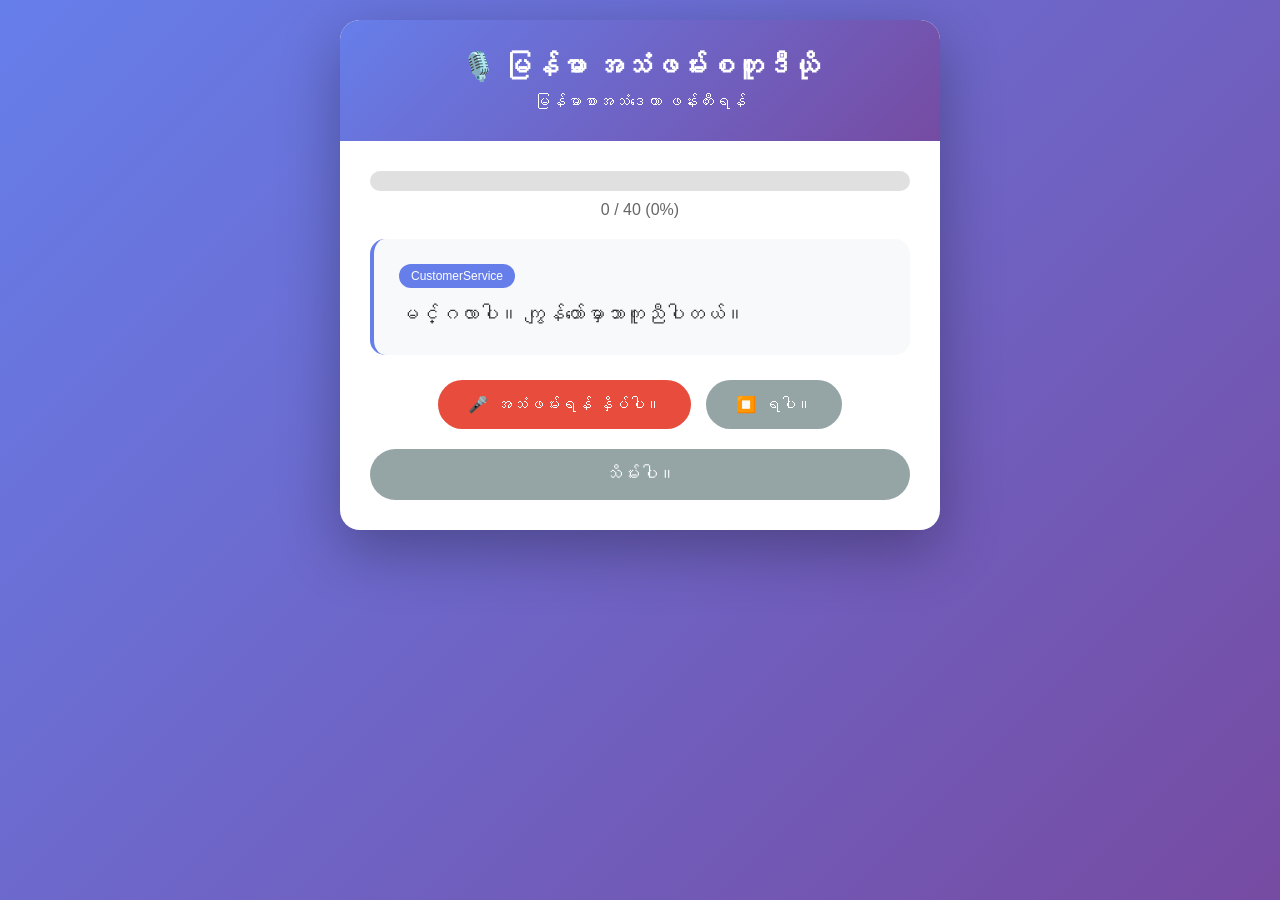
==== index.html @ a3e5c4a5 "Add static HTML version for Vercel deployment" ====
<!DOCTYPE html>
<html lang="my">
<head>
    <meta charset="UTF-8">
    <meta name="viewport" content="width=device-width, initial-scale=1.0">
    <title>မြန်မာ အသံဖမ်းစတူဒီယို</title>
    <style>
        * {
            margin: 0;
            padding: 0;
            box-sizing: border-box;
        }
        body {
            font-family: 'Noto Sans Myanmar', 'Myanmar Text', sans-serif;
            background: linear-gradient(135deg, #667eea 0%, #764ba2 100%);
            min-height: 100vh;
            padding: 20px;
        }
        .container {
            max-width: 600px;
            margin: 0 auto;
            background: white;
            border-radius: 20px;
            box-shadow: 0 20px 60px rgba(0,0,0,0.3);
            overflow: hidden;
        }
        header {
            background: linear-gradient(135deg, #667eea 0%, #764ba2 100%);
            color: white;
            padding: 30px;
            text-align: center;
        }
        header h1 {
            font-size: 28px;
            margin-bottom: 10px;
        }
        main {
            padding: 30px;
        }
        .progress-bar {
            background: #e0e0e0;
            border-radius: 10px;
            height: 20px;
            overflow: hidden;
            margin-bottom: 10px;
        }
        .progress {
            background: linear-gradient(135deg, #667eea 0%, #764ba2 100%);
            height: 100%;
            transition: width 0.3s ease;
        }
        .progress-text {
            text-align: center;
            color: #666;
            margin-bottom: 20px;
        }
        .prompt-box {
            background: #f8f9fa;
            border-radius: 15px;
            padding: 25px;
            margin-bottom: 25px;
            border-left: 4px solid #667eea;
        }
        .prompt-group {
            display: inline-block;
            background: #667eea;
            color: white;
            padding: 5px 12px;
            border-radius: 20px;
            font-size: 12px;
            margin-bottom: 10px;
        }
        .prompt-text {
            font-size: 20px;
            color: #333;
            line-height: 1.6;
        }
        .recorder {
            display: flex;
            gap: 15px;
            justify-content: center;
            margin-bottom: 20px;
        }
        .record-btn, .stop-btn {
            padding: 15px 30px;
            border: none;
            border-radius: 50px;
            font-size: 16px;
            cursor: pointer;
            transition: all 0.3s ease;
            display: flex;
            align-items: center;
            gap: 8px;
        }
        .record-btn {
            background: #e74c3c;
            color: white;
        }
        .record-btn:hover {
            background: #c0392b;
            transform: scale(1.05);
        }
        .record-btn:disabled {
            background: #95a5a6;
            cursor: not-allowed;
        }
        .stop-btn {
            background: #34495e;
            color: white;
        }
        .stop-btn:hover {
            background: #2c3e50;
        }
        .stop-btn:disabled {
            background: #95a5a6;
            cursor: not-allowed;
        }
        .audio-preview {
            text-align: center;
            margin: 20px 0;
        }
        .audio-preview audio {
            width: 100%;
        }
        .submit-btn {
            display: block;
            width: 100%;
            padding: 15px;
            background: linear-gradient(135deg, #667eea 0%, #764ba2 100%);
            color: white;
            border: none;
            border-radius: 50px;
            font-size: 18px;
            cursor: pointer;
            transition: all 0.3s ease;
        }
        .submit-btn:hover {
            transform: scale(1.02);
        }
        .submit-btn:disabled {
            background: #95a5a6;
            cursor: not-allowed;
        }
        .download-link {
            display: block;
            text-align: center;
            margin-top: 20px;
            color: #667eea;
            text-decoration: none;
        }
        .status {
            text-align: center;
            padding: 10px;
            border-radius: 10px;
            margin-bottom: 20px;
        }
        .status.recording {
            background: #fee;
            color: #c00;
        }
        .status.saved {
            background: #efe;
            color: #060;
        }
        .status.hidden {
            display: none;
        }
    </style>
</head>
<body>
    <div class="container">
        <header>
            <h1>🎙️ မြန်မာ အသံဖမ်းစတူဒီယို</h1>
            <p>မြန်မာစာအသံဒေတာ ဖန်းတီးရန်</p>
        </header>
        <main>
            <div class="progress-bar">
                <div class="progress" id="progress"></div>
            </div>
            <p class="progress-text" id="progressText">0 / 0 (0%)</p>

            <div class="status hidden" id="status"></div>

            <div class="prompt-box">
                <span class="prompt-group" id="promptGroup">Loading...</span>
                <p class="prompt-text" id="promptText">စောင့်ပါတယ်...</p>
            </div>

            <div class="recorder">
                <button class="record-btn" id="recordBtn">
                    <span>🎤</span>
                    <span>အသံဖမ်းရန် နှိပ်ပါ။</span>
                </button>
                <button class="stop-btn" id="stopBtn" disabled>
                    <span>⏹️</span>
                    <span>ရပါ။</span>
                </button>
            </div>

            <div class="audio-preview" id="audioPreview" style="display: none;">
                <audio id="audioPlayer" controls></audio>
            </div>

            <button class="submit-btn" id="submitBtn" disabled>
                သိမ်းပါ။
            </button>

            <a href="#" class="download-link" id="downloadLink" style="display: none;">
                📥 သိမ်းထားသော အသံများ ဒေါင်းလုပ်လုပ်ပါ။
            </a>
        </main>
    </div>

    <script>
        // Prompts data
        const prompts = [
            { id: "4000000001", group: "CustomerService", text: "မင်္ဂလာပါ။ ကျွန်တော်မှာဘာကူညီပါတယ်။" },
            { id: "4000000002", group: "CustomerService", text: "နေ့စဉ်အတွက် အမှားများကို ပြင်ပါ။" },
            { id: "4000000003", group: "CustomerService", text: "ဒီပြဿနာကို ဘယ်လိုဖြေရှင်းမလဲ။" },
            { id: "4000000004", group: "CustomerService", text: "စျေးနှုန်းအချက်အလက်များ သိလိုပါတယ်။" },
            { id: "4000000005", group: "CustomerService", text: "အချိန်အပါ် ကူညီပါတယ်။" },
            { id: "4000000006", group: "CustomerService", text: "နမူနာပါးသောက်ပါ။" },
            { id: "4000000007", group: "CustomerService", text: "အမှာစာ ပါးစုပါ။" },
            { id: "4000000008", group: "CustomerService", text: "ပစ္စည်းပါးသောက်ပါ။" },
            { id: "4000000009", group: "CustomerService", text: "ငွေပေးချေပါ။" },
            { id: "4000000010", group: "CustomerService", text: "နောက်လာမယ်မှတ်ပါ။" },
            { id: "3000000001", group: "Chat", text: "မင်္ဂလာပါ။" },
            { id: "3000000002", group: "Chat", text: "နေကောင်းပါတယ်။" },
            { id: "3000000003", group: "Chat", text: "ဘာလုပ်နေလဲ။" },
            { id: "3000000004", group: "Chat", text: "အလုပ်အားလုံးပါတယ်။" },
            { id: "3000000005", group: "Chat", text: "အပါးရပါတယ်။" },
            { id: "3000000006", group: "Chat", text: "တော်ပါတယ်။" },
            { id: "3000000007", group: "Chat", text: "ကိုယ်ပါးသောက်ပါ။" },
            { id: "3000000008", group: "Chat", text: "မှတ်ပါ။" },
            { id: "3000000009", group: "Chat", text: "တော်ပါတယ်။" },
            { id: "3000000010", group: "Chat", text: "ဆက်လုပ်ပါ။" },
            { id: "0000000001", group: "General", text: "မင်္ဂလာပါ။" },
            { id: "0000000002", group: "General", text: "နေကောင်းပါတယ်။" },
            { id: "0000000003", group: "General", text: "ကျေးဇူးပါတယ်။" },
            { id: "0000000004", group: "General", text: "ဝမ်းသာပါတယ်။" },
            { id: "0000000005", group: "General", text: "တောင်းပါတယ်။" },
            { id: "0000000006", group: "General", text: "နားလည်ပါတယ်။" },
            { id: "0000000007", group: "General", text: "အဆင်ပါတယ်။" },
            { id: "0000000008", group: "General", text: "မှားပါတယ်။" },
            { id: "0000000009", group: "General", text: "မသိပါတယ်။" },
            { id: "0000000010", group: "General", text: "ပါးစုပါ။" },
            { id: "0000000011", group: "General", text: "ပါးသောက်ပါ။" },
            { id: "0000000012", group: "General", text: "ဆက်ပါ။" },
            { id: "0000000013", group: "General", text: "ရပါတယ်။" },
            { id: "0000000014", group: "General", text: "မရှိပါတယ်။" },
            { id: "0000000015", group: "General", text: "ရှိပါတယ်။" },
            { id: "0000000016", group: "General", text: "သွားပါ။" },
            { id: "0000000017", group: "General", text: "လာပါ။" },
            { id: "0000000018", group: "General", text: "ကြည့်ပါ။" },
            { id: "0000000019", group: "General", text: "ကြိုက်ပါတယ်။" },
            { id: "0000000020", group: "General", text: "မကြိုက်ပါတယ်။" }
        ];

        // State
        let currentIndex = 0;
        let mediaRecorder = null;
        let audioChunks = [];
        let currentAudioBlob = null;
        let recordedAudios = JSON.parse(localStorage.getItem('recordedAudios') || '{}');

        // DOM elements
        const recordBtn = document.getElementById('recordBtn');
        const stopBtn = document.getElementById('stopBtn');
        const submitBtn = document.getElementById('submitBtn');
        const audioPreview = document.getElementById('audioPreview');
        const audioPlayer = document.getElementById('audioPlayer');
        const progress = document.getElementById('progress');
        const progressText = document.getElementById('progressText');
        const promptGroup = document.getElementById('promptGroup');
        const promptText = document.getElementById('promptText');
        const status = document.getElementById('status');
        const downloadLink = document.getElementById('downloadLink');

        // Initialize
        function init() {
            updateUI();
            updateDownloadLink();
        }

        // Update UI
        function updateUI() {
            const total = prompts.length;
            const completed = Object.keys(recordedAudios).length;
            const percent = total > 0 ? (completed / total) * 100 : 0;

            progress.style.width = percent + '%';
            progressText.textContent = `${completed} / ${total} (${Math.round(percent)}%)`;

            // Find next incomplete prompt
            let nextPrompt = null;
            for (let i = 0; i < prompts.length; i++) {
                if (!recordedAudios[prompts[i].id]) {
                    currentIndex = i;
                    nextPrompt = prompts[i];
                    break;
                }
            }

            if (nextPrompt) {
                promptGroup.textContent = nextPrompt.group;
                promptText.textContent = nextPrompt.text;
            } else {
                promptGroup.textContent = "ပါးစုပါပါတယ်";
                promptText.textContent = "အသံဖမ်းပါးစုပါပါတယ်။";
                recordBtn.disabled = true;
            }

            updateDownloadLink();
        }

        // Update download link
        function updateDownloadLink() {
            const count = Object.keys(recordedAudios).length;
            if (count > 0) {
                downloadLink.style.display = 'block';
            } else {
                downloadLink.style.display = 'none';
            }
        }

        // Start recording
        async function startRecording() {
            try {
                const stream = await navigator.mediaDevices.getUserMedia({ audio: true });
                mediaRecorder = new MediaRecorder(stream);
                audioChunks = [];

                mediaRecorder.ondataavailable = (e) => {
                    audioChunks.push(e.data);
                };

                mediaRecorder.onstop = () => {
                    currentAudioBlob = new Blob(audioChunks, { type: 'audio/webm' });
                    const audioUrl = URL.createObjectURL(currentAudioBlob);
                    audioPlayer.src = audioUrl;
                    audioPreview.style.display = 'block';
                    submitBtn.disabled = false;

                    stream.getTracks().forEach(track => track.stop());
                };

                mediaRecorder.start();
                recordBtn.disabled = true;
                stopBtn.disabled = false;
                status.textContent = "🔴 အသံဖမ်းနေပါ။";
                status.className = "status recording";
            } catch (err) {
                alert("အသံဖမ်းလုပ်မရပါတယ်။ မိုက်ဖုန်း ပါးစုပါ။");
                console.error(err);
            }
        }

        // Stop recording
        function stopRecording() {
            if (mediaRecorder && mediaRecorder.state !== 'inactive') {
                mediaRecorder.stop();
                recordBtn.disabled = false;
                stopBtn.disabled = true;
                status.textContent = "✅ အသံဖမ်းပြီးပါတယ်။";
                status.className = "status saved";
            }
        }

        // Submit recording
        function submitRecording() {
            if (currentAudioBlob) {
                const prompt = prompts[currentIndex];
                const reader = new FileReader();
                reader.onload = () => {
                    recordedAudios[prompt.id] = {
                        audio: reader.result,
                        text: prompt.text,
                        group: prompt.group
                    };
                    localStorage.setItem('recordedAudios', JSON.stringify(recordedAudios));
                    currentAudioBlob = null;
                    audioPreview.style.display = 'none';
                    submitBtn.disabled = true;
                    status.className = "status hidden";
                    updateUI();
                    alert("သိမ်းပါပါတယ်။");
                };
                reader.readAsDataURL(currentAudioBlob);
            }
        }

        // Download all recordings
        function downloadAll() {
            const data = JSON.stringify(recordedAudios, null, 2);
            const blob = new Blob([data], { type: 'application/json' });
            const url = URL.createObjectURL(blob);
            const a = document.createElement('a');
            a.href = url;
            a.download = 'myanmar-audio-recordings.json';
            a.click();
        }

        // Event listeners
        recordBtn.addEventListener('click', startRecording);
        stopBtn.addEventListener('click', stopRecording);
        submitBtn.addEventListener('click', submitRecording);
        downloadLink.addEventListener('click', (e) => {
            e.preventDefault();
            downloadAll();
        });

        // Start
        init();
    </script>
</body>
</html>
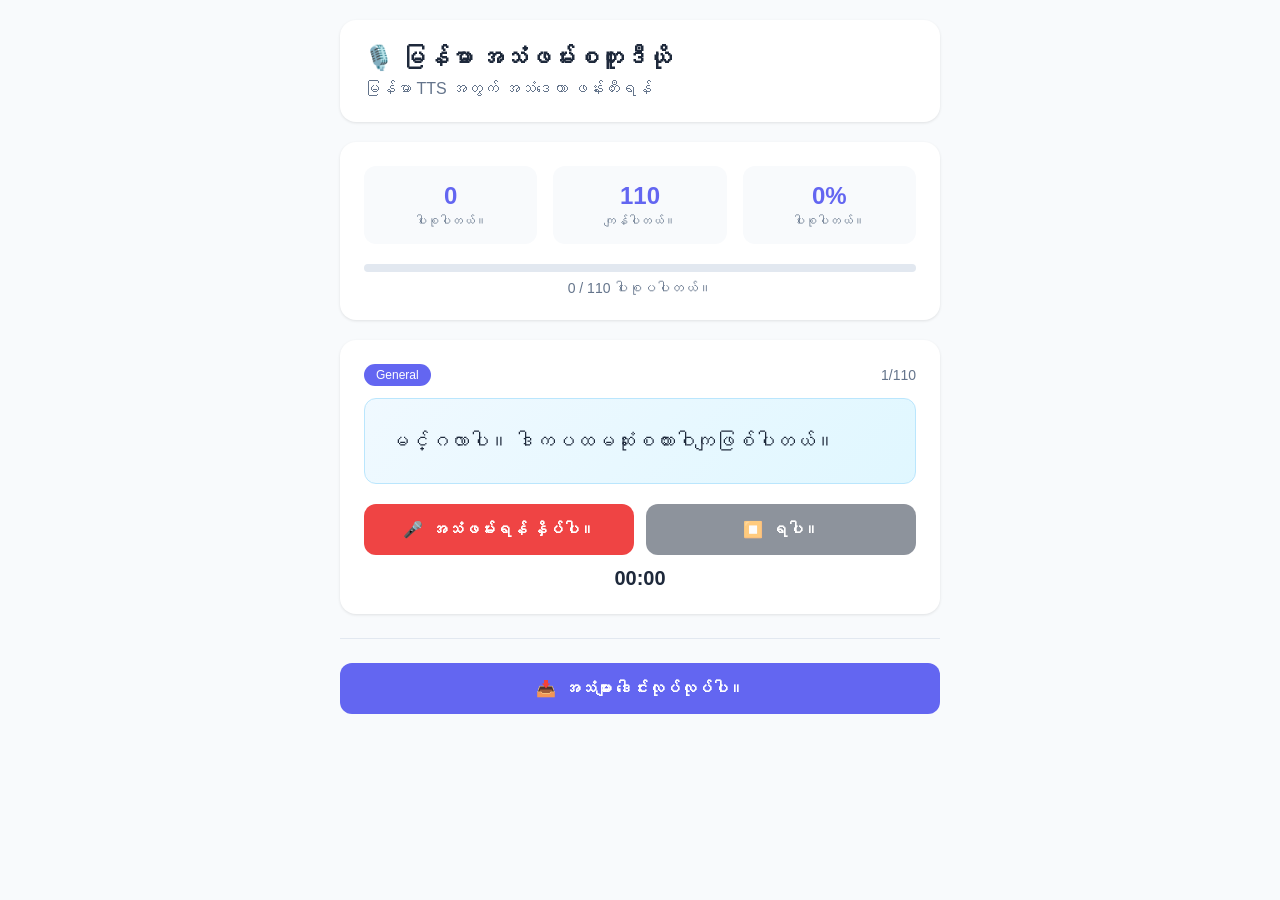
==== commit 294ce264: "Update UI with professional design and 110 prompts" ====
--- a/index.html
+++ b/index.html
@@ -3,167 +3,344 @@
 <head>
     <meta charset="UTF-8">
     <meta name="viewport" content="width=device-width, initial-scale=1.0">
-    <title>မြန်မာ အသံဖမ်းစတူဒီယို</title>
+    <title>မြန်မာ အသံဖမ်းစတူဒီယို | Myanmar Recording Studio</title>
     <style>
+        :root {
+            --primary: #6366f1;
+            --primary-dark: #4f46e5;
+            --success: #22c55e;
+            --danger: #ef4444;
+            --bg: #f8fafc;
+            --card-bg: #ffffff;
+            --text: #1e293b;
+            --text-light: #64748b;
+            --border: #e2e8f0;
+        }
+
         * {
             margin: 0;
             padding: 0;
             box-sizing: border-box;
         }
+
         body {
-            font-family: 'Noto Sans Myanmar', 'Myanmar Text', sans-serif;
-            background: linear-gradient(135deg, #667eea 0%, #764ba2 100%);
+            font-family: 'Myanmar Text', 'Noto Sans Myanmar', -apple-system, BlinkMacSystemFont, sans-serif;
+            background: var(--bg);
+            color: var(--text);
             min-height: 100vh;
             padding: 20px;
         }
+
         .container {
             max-width: 600px;
             margin: 0 auto;
-            background: white;
-            border-radius: 20px;
-            box-shadow: 0 20px 60px rgba(0,0,0,0.3);
+        }
+
+        header {
+            background: var(--card-bg);
+            border-radius: 16px;
+            padding: 24px;
+            margin-bottom: 20px;
+            box-shadow: 0 1px 3px rgba(0,0,0,0.1);
+        }
+
+        header h1 {
+            font-size: 1.5rem;
+            color: var(--text);
+            display: flex;
+            align-items: center;
+            gap: 10px;
+        }
+
+        header p {
+            color: var(--text-light);
+            margin-top: 8px;
+        }
+
+        .card {
+            background: var(--card-bg);
+            border-radius: 16px;
+            padding: 24px;
+            margin-bottom: 20px;
+            box-shadow: 0 1px 3px rgba(0,0,0,0.1);
+        }
+
+        .stats {
+            display: grid;
+            grid-template-columns: repeat(3, 1fr);
+            gap: 16px;
+            margin-bottom: 20px;
+        }
+
+        .stat-item {
+            text-align: center;
+            padding: 16px;
+            background: var(--bg);
+            border-radius: 12px;
+        }
+
+        .stat-value {
+            font-size: 1.5rem;
+            font-weight: 700;
+            color: var(--primary);
+        }
+
+        .stat-label {
+            font-size: 0.75rem;
+            color: var(--text-light);
+            margin-top: 4px;
+        }
+
+        .progress-bar {
+            background: var(--border);
+            border-radius: 8px;
+            height: 8px;
             overflow: hidden;
-        }
-        header {
-            background: linear-gradient(135deg, #667eea 0%, #764ba2 100%);
-            color: white;
-            padding: 30px;
-            text-align: center;
-        }
-        header h1 {
-            font-size: 28px;
-            margin-bottom: 10px;
-        }
-        main {
-            padding: 30px;
-        }
-        .progress-bar {
-            background: #e0e0e0;
-            border-radius: 10px;
-            height: 20px;
-            overflow: hidden;
-            margin-bottom: 10px;
-        }
+            margin-bottom: 8px;
+        }
+
         .progress {
-            background: linear-gradient(135deg, #667eea 0%, #764ba2 100%);
+            background: linear-gradient(90deg, var(--primary), var(--primary-dark));
             height: 100%;
             transition: width 0.3s ease;
-        }
+            border-radius: 8px;
+        }
+
         .progress-text {
             text-align: center;
-            color: #666;
+            color: var(--text-light);
+            font-size: 0.875rem;
+        }
+
+        .prompt-section {
             margin-bottom: 20px;
         }
-        .prompt-box {
-            background: #f8f9fa;
-            border-radius: 15px;
-            padding: 25px;
-            margin-bottom: 25px;
-            border-left: 4px solid #667eea;
-        }
+
+        .prompt-header {
+            display: flex;
+            justify-content: space-between;
+            align-items: center;
+            margin-bottom: 12px;
+        }
+
         .prompt-group {
             display: inline-block;
-            background: #667eea;
+            background: var(--primary);
             color: white;
-            padding: 5px 12px;
+            padding: 4px 12px;
             border-radius: 20px;
-            font-size: 12px;
-            margin-bottom: 10px;
-        }
+            font-size: 0.75rem;
+            font-weight: 500;
+        }
+
+        .prompt-number {
+            color: var(--text-light);
+            font-size: 0.875rem;
+        }
+
+        .prompt-box {
+            background: linear-gradient(135deg, #f0f9ff 0%, #e0f7ff 100%);
+            border: 1px solid #bae6fd;
+            border-radius: 12px;
+            padding: 24px;
+        }
+
         .prompt-text {
-            font-size: 20px;
-            color: #333;
-            line-height: 1.6;
-        }
+            font-size: 1.25rem;
+            line-height: 1.8;
+            color: var(--text);
+        }
+
         .recorder {
             display: flex;
-            gap: 15px;
-            justify-content: center;
-            margin-bottom: 20px;
-        }
-        .record-btn, .stop-btn {
-            padding: 15px 30px;
+            gap: 12px;
+            margin-top: 20px;
+        }
+
+        .btn {
+            flex: 1;
+            padding: 16px 24px;
             border: none;
-            border-radius: 50px;
-            font-size: 16px;
+            border-radius: 12px;
+            font-size: 1rem;
+            font-weight: 600;
             cursor: pointer;
-            transition: all 0.3s ease;
+            transition: all 0.2s ease;
             display: flex;
             align-items: center;
+            justify-content: center;
             gap: 8px;
-        }
-        .record-btn {
-            background: #e74c3c;
+            font-family: inherit;
+        }
+
+        .btn-record {
+            background: var(--danger);
             color: white;
         }
-        .record-btn:hover {
-            background: #c0392b;
-            transform: scale(1.05);
-        }
-        .record-btn:disabled {
-            background: #95a5a6;
+
+        .btn-record:hover:not(:disabled) {
+            background: #dc2626;
+            transform: scale(1.02);
+        }
+
+        .btn-record.recording {
+            animation: pulse 1s infinite;
+        }
+
+        @keyframes pulse {
+            0%, 100% { opacity: 1; }
+            50% { opacity: 0.7; }
+        }
+
+        .btn-stop {
+            background: var(--text);
+            color: white;
+        }
+
+        .btn-stop:hover:not(:disabled) {
+            background: #0f172a;
+        }
+
+        .btn:disabled {
+            opacity: 0.5;
             cursor: not-allowed;
         }
-        .stop-btn {
-            background: #34495e;
-            color: white;
-        }
-        .stop-btn:hover {
-            background: #2c3e50;
-        }
-        .stop-btn:disabled {
-            background: #95a5a6;
-            cursor: not-allowed;
-        }
+
         .audio-preview {
-            text-align: center;
-            margin: 20px 0;
-        }
+            margin-top: 16px;
+            padding: 16px;
+            background: var(--bg);
+            border-radius: 12px;
+            display: none;
+        }
+
+        .audio-preview.show {
+            display: block;
+        }
+
         .audio-preview audio {
             width: 100%;
-        }
-        .submit-btn {
+            margin-bottom: 12px;
+        }
+
+        .audio-actions {
+            display: flex;
+            gap: 12px;
+        }
+
+        .btn-save {
+            flex: 1;
+            background: var(--success);
+            color: white;
+        }
+
+        .btn-save:hover:not(:disabled) {
+            background: #16a34a;
+        }
+
+        .btn-discard {
+            background: var(--bg);
+            color: var(--text);
+            border: 1px solid var(--border);
+        }
+
+        .btn-discard:hover {
+            background: var(--border);
+        }
+
+        .status {
+            padding: 12px;
+            border-radius: 8px;
+            text-align: center;
+            margin-top: 16px;
+            display: none;
+        }
+
+        .status.show {
             display: block;
+        }
+
+        .status.recording {
+            background: #fef2f2;
+            color: var(--danger);
+        }
+
+        .status.saved {
+            background: #f0fdf4;
+            color: var(--success);
+        }
+
+        .error {
+            background: #fef2f2;
+            color: var(--danger);
+            padding: 12px;
+            border-radius: 8px;
+            margin-top: 16px;
+            display: none;
+        }
+
+        .error.show {
+            display: block;
+        }
+
+        .download-section {
+            margin-top: 24px;
+            padding-top: 24px;
+            border-top: 1px solid var(--border);
+        }
+
+        .btn-download {
             width: 100%;
-            padding: 15px;
-            background: linear-gradient(135deg, #667eea 0%, #764ba2 100%);
+            background: var(--primary);
             color: white;
+            padding: 16px;
             border: none;
-            border-radius: 50px;
-            font-size: 18px;
+            border-radius: 12px;
+            font-size: 1rem;
+            font-weight: 600;
             cursor: pointer;
-            transition: all 0.3s ease;
-        }
-        .submit-btn:hover {
-            transform: scale(1.02);
-        }
-        .submit-btn:disabled {
-            background: #95a5a6;
+            display: flex;
+            align-items: center;
+            justify-content: center;
+            gap: 8px;
+            font-family: inherit;
+        }
+
+        .btn-download:hover {
+            background: var(--primary-dark);
+        }
+
+        .btn-download:disabled {
+            opacity: 0.5;
             cursor: not-allowed;
         }
-        .download-link {
-            display: block;
+
+        .timer {
             text-align: center;
-            margin-top: 20px;
-            color: #667eea;
-            text-decoration: none;
-        }
-        .status {
+            font-size: 1.25rem;
+            font-weight: 600;
+            color: var(--text);
+            margin-top: 12px;
+        }
+
+        .empty-state {
             text-align: center;
-            padding: 10px;
-            border-radius: 10px;
-            margin-bottom: 20px;
-        }
-        .status.recording {
-            background: #fee;
-            color: #c00;
-        }
-        .status.saved {
-            background: #efe;
-            color: #060;
-        }
-        .status.hidden {
-            display: none;
+            padding: 48px 24px;
+        }
+
+        .empty-state h2 {
+            color: var(--success);
+            margin-bottom: 12px;
+        }
+
+        .empty-state p {
+            color: var(--text-light);
+        }
+
+        @media (max-width: 480px) {
+            body { padding: 12px; }
+            .card { padding: 16px; }
+            .prompt-text { font-size: 1.125rem; }
         }
     </style>
 </head>
@@ -171,49 +348,429 @@
     <div class="container">
         <header>
             <h1>🎙️ မြန်မာ အသံဖမ်းစတူဒီယို</h1>
-            <p>မြန်မာစာအသံဒေတာ ဖန်းတီးရန်</p>
+            <p>မြန်မာ TTS အတွက် အသံဒေတာ ဖန်းတီးရန်</p>
         </header>
-        <main>
+
+        <div class="card" id="progressCard">
+            <div class="stats">
+                <div class="stat-item">
+                    <div class="stat-value" id="totalComplete">0</div>
+                    <div class="stat-label">ပါးစုပါတယ်။</div>
+                </div>
+                <div class="stat-item">
+                    <div class="stat-value" id="totalRemaining">0</div>
+                    <div class="stat-label">ကျန်ပါတယ်။</div>
+                </div>
+                <div class="stat-item">
+                    <div class="stat-value" id="totalPercent">0%</div>
+                    <div class="stat-label">ပါးစုပါတယ်။</div>
+                </div>
+            </div>
             <div class="progress-bar">
                 <div class="progress" id="progress"></div>
             </div>
-            <p class="progress-text" id="progressText">0 / 0 (0%)</p>
-
-            <div class="status hidden" id="status"></div>
-
-            <div class="prompt-box">
-                <span class="prompt-group" id="promptGroup">Loading...</span>
-                <p class="prompt-text" id="promptText">စောင့်ပါတယ်...</p>
+            <p class="progress-text" id="progressText">0 / 0 ပါးစုပပါတယ်။</p>
+        </div>
+
+        <div class="card" id="recordingCard">
+            <div class="prompt-section">
+                <div class="prompt-header">
+                    <span class="prompt-group" id="promptGroup">General</span>
+                    <span class="prompt-number" id="promptNumber">1/50</span>
+                </div>
+                <div class="prompt-box">
+                    <p class="prompt-text" id="promptText">မင်္ဂလာပါ။</p>
+                </div>
             </div>
 
             <div class="recorder">
-                <button class="record-btn" id="recordBtn">
+                <button class="btn btn-record" id="recordBtn">
                     <span>🎤</span>
                     <span>အသံဖမ်းရန် နှိပ်ပါ။</span>
                 </button>
-                <button class="stop-btn" id="stopBtn" disabled>
+                <button class="btn btn-stop" id="stopBtn" disabled>
                     <span>⏹️</span>
                     <span>ရပါ။</span>
                 </button>
             </div>
 
-            <div class="audio-preview" id="audioPreview" style="display: none;">
+            <div class="timer" id="timer">00:00</div>
+
+            <div class="status" id="status"></div>
+            <div class="error" id="error"></div>
+
+            <div class="audio-preview" id="audioPreview">
                 <audio id="audioPlayer" controls></audio>
+                <div class="audio-actions">
+                    <button class="btn btn-save" id="saveBtn">
+                        <span>💾</span>
+                        <span>သိမ်းပါ။</span>
+                    </button>
+                    <button class="btn btn-discard" id="discardBtn">
+                        <span>🗑️</span>
+                        <span>ဖျက်ပါ။</span>
+                    </button>
+                </div>
             </div>
-
-            <button class="submit-btn" id="submitBtn" disabled>
-                သိမ်းပါ။
+        </div>
+
+        <div class="card" id="emptyCard" style="display: none;">
+            <div class="empty-state">
+                <h2>🏆 ပါးစုပါပါတယ်။</h2>
+                <p>အသံဖမ်းပါးစုပါပါတယ်။ သင့်ရဲ့ အသံဒေတာ များအတွက် ကျေးဇူးပါတယ်။</p>
+            </div>
+        </div>
+
+        <div class="download-section">
+            <button class="btn-download" id="downloadBtn">
+                <span>📥</span>
+                <span>အသံများ ဒေါင်းလုပ်လုပ်ပါ။</span>
             </button>
-
-            <a href="#" class="download-link" id="downloadLink" style="display: none;">
-                📥 သိမ်းထားသော အသံများ ဒေါင်းလုပ်လုပ်ပါ။
-            </a>
-        </main>
+        </div>
     </div>
 
     <script>
-        // Prompts data
-        const prompts = [
+        // Prompts data - loaded from server
+        const prompts = [];
+
+        // State
+        let currentIndex = 0;
+        let mediaRecorder = null;
+        let audioChunks = [];
+        let currentAudioBlob = null;
+        let timerInterval = null;
+        let recordingSeconds = 0;
+        let totalPrompts = 0;
+
+        // Load recorded prompts from localStorage
+        let recordedPrompts = JSON.parse(localStorage.getItem('mm_recorded_prompts') || '{}');
+
+        // Current prompt data
+        let currentPrompt = null;
+
+        // DOM Elements
+        const totalComplete = document.getElementById('totalComplete');
+        const totalRemaining = document.getElementById('totalRemaining');
+        const totalPercent = document.getElementById('totalPercent');
+        const progress = document.getElementById('progress');
+        const progressText = document.getElementById('progressText');
+        const promptGroup = document.getElementById('promptGroup');
+        const promptNumber = document.getElementById('promptNumber');
+        const promptText = document.getElementById('promptText');
+        const recordBtn = document.getElementById('recordBtn');
+        const stopBtn = document.getElementById('stopBtn');
+        const timer = document.getElementById('timer');
+        const status = document.getElementById('status');
+        const error = document.getElementById('error');
+        const audioPreview = document.getElementById('audioPreview');
+        const audioPlayer = document.getElementById('audioPlayer');
+        const saveBtn = document.getElementById('saveBtn');
+        const discardBtn = document.getElementById('discardBtn');
+        const downloadBtn = document.getElementById('downloadBtn');
+        const recordingCard = document.getElementById('recordingCard');
+        const emptyCard = document.getElementById('emptyCard');
+
+        // Initialize - fetch prompts from server
+        async function init() {
+            try {
+                const response = await fetch('prompts.json');
+                if (!response.ok) throw new Error('Failed to load prompts');
+                const data = await response.json();
+                totalPrompts = data.prompts.length;
+                updateProgress();
+                loadNextPrompt(data.prompts);
+            } catch (err) {
+                console.error('Failed to load prompts:', err);
+                // Fallback - load embedded prompts
+                loadEmbeddedPrompts();
+            }
+        }
+
+        // Load embedded prompts
+        function loadEmbeddedPrompts() {
+            // These are loaded from the embedded data below
+            updateProgress();
+            // Start with first embedded prompt
+            currentPrompt = embeddedPrompts[0];
+            displayPrompt(currentPrompt);
+        }
+
+        // Update progress
+        function updateProgress() {
+            const completed = Object.keys(recordedPrompts).length;
+            const remaining = totalPrompts - completed;
+            const percent = totalPrompts > 0 ? Math.round((completed / totalPrompts) * 100) : 0;
+
+            totalComplete.textContent = completed;
+            totalRemaining.textContent = remaining;
+            totalPercent.textContent = percent + '%';
+            progress.style.width = percent + '%';
+            progressText.textContent = `${completed} / ${totalPrompts} ပါးစုပပါတယ်။`;
+        }
+
+        // Display prompt
+        function displayPrompt(prompt) {
+            if (!prompt) {
+                recordingCard.style.display = 'none';
+                emptyCard.style.display = 'block';
+                return;
+            }
+
+            promptGroup.textContent = prompt.group;
+            promptNumber.textContent = `${currentIndex + 1}/${totalPrompts}`;
+            promptText.textContent = prompt.text;
+            currentPrompt = prompt;
+        }
+
+        // Load next prompt
+        function loadNextPrompt(allPrompts) {
+            // Find next incomplete prompt
+            let found = false;
+            for (let i = 0; i < allPrompts.length; i++) {
+                if (!recordedPrompts[allPrompts[i].id]) {
+                    currentIndex = i;
+                    currentPrompt = allPrompts[i];
+                    found = true;
+                    break;
+                }
+            }
+
+            if (!found) {
+                recordingCard.style.display = 'none';
+                emptyCard.style.display = 'block';
+                return;
+            }
+
+            displayPrompt(allPrompts[currentIndex]);
+        }
+
+        // Start recording
+        async function startRecording() {
+            if (!currentPrompt) {
+                showError('ပါးစုပါးစုပပါ။');
+                return;
+            }
+
+            try {
+                const stream = await navigator.mediaDevices.getUserMedia({ 
+                    audio: {
+                        echoCancellation: true,
+                        noiseSuppression: true,
+                        autoGainControl: true
+                    } 
+                });
+
+                mediaRecorder = new MediaRecorder(stream, {
+                    mimeType: 'audio/webm;codecs=opus'
+                });
+                audioChunks = [];
+
+                mediaRecorder.ondataavailable = (e) => {
+                    if (e.data.size > 0) {
+                        audioChunks.push(e.data);
+                    }
+                };
+
+                mediaRecorder.onstop = () => {
+                    currentAudioBlob = new Blob(audioChunks, { type: 'audio/webm' });
+                    const audioUrl = URL.createObjectURL(currentAudioBlob);
+                    audioPlayer.src = audioUrl;
+                    audioPreview.classList.add('show');
+                    saveBtn.disabled = false;
+
+                    stream.getTracks().forEach(track => track.stop());
+
+                    // Reset timer
+                    clearInterval(timerInterval);
+                    recordingSeconds = 0;
+                    timer.textContent = '00:00';
+                };
+
+                mediaRecorder.start(100);
+                recordBtn.disabled = true;
+                recordBtn.classList.add('recording');
+                stopBtn.disabled = false;
+
+                status.textContent = '🔴 အသံဖမ်းနေပါ။';
+                status.className = 'status show recording';
+
+                // Start timer
+                timerInterval = setInterval(() => {
+                    recordingSeconds++;
+                    const minutes = Math.floor(recordingSeconds / 60);
+                    const seconds = recordingSeconds % 60;
+                    timer.textContent = `${String(minutes).padStart(2, '0')}:${String(seconds).padStart(2, '0')}`;
+                }, 1000);
+
+            } catch (err) {
+                showError('အသံဖမ်းလုပ်မရပါတယ်။ မိုက်ဖုန်း ပါးစုပါ။');
+                console.error(err);
+            }
+        }
+
+        // Stop recording
+        function stopRecording() {
+            if (mediaRecorder && mediaRecorder.state !== 'inactive') {
+                mediaRecorder.stop();
+                recordBtn.disabled = false;
+                recordBtn.classList.remove('recording');
+                stopBtn.disabled = true;
+                status.textContent = '✅ အသံဖမ်းပြီးပါတယ်။';
+                status.className = 'status show saved';
+            }
+        }
+
+        // Save recording
+        function saveRecording() {
+            if (!currentAudioBlob || !currentPrompt) return;
+
+            const reader = new FileReader();
+            reader.onload = () => {
+                recordedPrompts[currentPrompt.id] = {
+                    audio: reader.result,
+                    text: currentPrompt.text,
+                    group: currentPrompt.group,
+                    id: currentPrompt.id,
+                    timestamp: Date.now()
+                };
+                localStorage.setItem('mm_recorded_prompts', JSON.stringify(recordedPrompts));
+
+                currentAudioBlob = null;
+                audioPreview.classList.remove('show');
+                status.className = 'status';
+                
+                updateProgress();
+                
+                // Load next prompt from embedded list or reload
+                location.reload();
+            };
+
+            reader.onerror = () => {
+                showError('သိမ်းလုပ်မရပါတယ်။');
+            };
+
+            reader.readAsDataURL(currentAudioBlob);
+        }
+
+        // Discard recording
+        function discardRecording() {
+            currentAudioBlob = null;
+            audioPreview.classList.remove('show');
+            status.className = 'status';
+        }
+
+        // Show error
+        function showError(message) {
+            error.textContent = message;
+            error.className = 'error show';
+            setTimeout(() => {
+                error.className = 'error';
+            }, 5000);
+        }
+
+        // Download all recordings
+        function downloadRecordings() {
+            const count = Object.keys(recordedPrompts).length;
+            if (count === 0) {
+                showError('သိမ်းထားသော အသံမရှိပါတယ်။');
+                return;
+            }
+
+            const data = JSON.stringify(recordedPrompts, null, 2);
+            const blob = new Blob([data], { type: 'application/json' });
+            const url = URL.createObjectURL(blob);
+            const a = document.createElement('a');
+            a.href = url;
+            a.download = 'myanmar-audio-recordings.json';
+            a.click();
+            URL.revokeObjectURL(url);
+        }
+
+        // Embedded prompts data
+        const embeddedPrompts = [
+            // General prompts (50)
+            { id: "0000000001", group: "General", text: "မင်္ဂလာပါ။ ဒါကပထမဆုံးစကားဝါကျဖြစ်ပါတယ်။" },
+            { id: "0000000002", group: "General", text: "ကျွန်တော်မှာနေစရာကောင်းပါတယ်။" },
+            { id: "0000000003", group: "General", text: "ယနေ့ကောင်းတဲ့နေ့ဖြစ်ပါတယ်။" },
+            { id: "0000000004", group: "General", text: "မိုးအေးတယ်၊ လေသောက်ပါတယ်။" },
+            { id: "0000000005", group: "General", text: "အလုပ်လုပ်ပါတယ်။ အားလုံးကောင်းပါတယ်။" },
+            { id: "0000000006", group: "General", text: "ဒီနေ့မှာ ဘာလုပ်မလဲ။" },
+            { id: "0000000007", group: "General", text: "အောက်တုံးသွားပါတယ်။" },
+            { id: "0000000008", group: "General", text: "အပါးရပါတယ်။" },
+            { id: "0000000009", group: "General", text: "တော်ပါတယ်။" },
+            { id: "0000000010", group: "General", text: "ကိုယ်ပါးသောက်ပါ။" },
+            { id: "0000000011", group: "General", text: "မှတ်ပါတယ်။" },
+            { id: "0000000012", group: "General", text: "ဆက်လုပ်ပါ။" },
+            { id: "0000000013", group: "General", text: "ရပါတယ်။" },
+            { id: "0000000014", group: "General", text: "မရှိပါတယ်။" },
+            { id: "0000000015", group: "General", text: "ရှိပါတယ်။" },
+            { id: "0000000016", group: "General", text: "နောက်မှာ တွေ့ပါတယ်။" },
+            { id: "0000000017", group: "General", text: "မင်္ဂလာပါ။ နေကောင်းပါတယ်။" },
+            { id: "0000000018", group: "General", text: "ကျေးဇူးပါတယ်။" },
+            { id: "0000000019", group: "General", text: "ဝမ်းသာပါတယ်။" },
+            { id: "0000000020", group: "General", text: "တောင်းပါတယ်။" },
+            { id: "0000000021", group: "General", text: "နားလည်ပါတယ်။" },
+            { id: "0000000022", group: "General", text: "အဆင်ပါတယ်။" },
+            { id: "0000000023", group: "General", text: "မှားပါတယ်။" },
+            { id: "0000000024", group: "General", text: "မသိပါတယ်။" },
+            { id: "0000000025", group: "General", text: "ပါးစုပပါ။ ပါးသောက်ပပါ။" },
+            { id: "0000000026", group: "General", text: "ဘယ်လိုလုပ်ပါတယ်။" },
+            { id: "0000000027", group: "General", text: "ဘာလို့လဲ။" },
+            { id: "0000000028", group: "General", text: "ဒီလိုပါတယ်။" },
+            { id: "0000000029", group: "General", text: "အဲ့ဒါပါတယ်။" },
+            { id: "0000000030", group: "General", text: "ဟုတ်ပါတယ်။" },
+            { id: "0000000031", group: "General", text: "မဟုတ်ပါတယ်။ မှားပါတယ်။" },
+            { id: "0000000032", group: "General", text: "စမ်းသပ်ကြည့်ပါ။" },
+            { id: "0000000033", group: "General", text: "ပေးပါ။" },
+            { id: "0000000034", group: "General", text: "ယူပါ။" },
+            { id: "0000000035", group: "General", text: "ပြန်ပါ။" },
+            { id: "0000000036", group: "General", text: "ထွက်ပါ။" },
+            { id: "0000000037", group: "General", text: "ဝင်ပါ။" },
+            { id: "0000000038", group: "General", text: "ကြိုက်ပါတယ်။" },
+            { id: "0000000039", group: "General", text: "မကြိုက်ပါတယ်။" },
+            { id: "0000000040", group: "General", text: "ပါလုံးပါ။" },
+            { id: "0000000041", group: "General", text: "သေချာပါ။" },
+            { id: "0000000042", group: "General", text: "လေသာပါ။" },
+            { id: "0000000043", group: "General", text: "ငယ်ပါ။" },
+            { id: "0000000044", group: "General", text: "ကြီးပါ။" },
+            { id: "0000000045", group: "General", text: "မြန်ပါ။" },
+            { id: "0000000046", group: "General", text: "နှေးပါ။" },
+            { id: "0000000047", group: "General", text: "အလယ်အလတ်ပါ။" },
+            { id: "0000000048", group: "General", text: "ပြင်းပါ။" },
+            { id: "0000000049", group: "General", text: "ဖျော်ပါ။" },
+            { id: "0000000050", group: "General", text: "သာပါ။" },
+            // Chat prompts (30)
+            { id: "3000000001", group: "Chat", text: "မင်္ဂလာပါ။" },
+            { id: "3000000002", group: "Chat", text: "နေကောင်းပါတယ်။" },
+            { id: "3000000003", group: "Chat", text: "ဘာလုပ်နေလဲ။" },
+            { id: "3000000004", group: "Chat", text: "အလုပ်အားလုံးပါတယ်။" },
+            { id: "3000000005", group: "Chat", text: "အပါးရပါတယ်။" },
+            { id: "3000000006", group: "Chat", text: "တော်ပါတယ်။" },
+            { id: "3000000007", group: "Chat", text: "ကိုယ်ပါးသောက်ပါ။" },
+            { id: "3000000008", group: "Chat", text: "မှတ်ပါ။" },
+            { id: "3000000009", group: "Chat", text: "တော်ပါတယ်။" },
+            { id: "3000000010", group: "Chat", text: "ဆက်လုပ်ပါ။" },
+            { id: "3000000011", group: "Chat", text: "သေချာပါ။" },
+            { id: "3000000012", group: "Chat", text: "ဟုတ်ပါတယ်။" },
+            { id: "3000000013", group: "Chat", text: "မဟုတ်ပါတယ်။" },
+            { id: "3000000014", group: "Chat", text: "မှားပါတယ်။" },
+            { id: "3000000015", group: "Chat", text: "ပါးစုပပါ။" },
+            { id: "3000000016", group: "Chat", text: "ပါးသောက်ပါ။" },
+            { id: "3000000017", group: "Chat", text: "ဌက်ပါ။" },
+            { id: "3000000018", group: "Chat", text: "ထွက်ပါ။" },
+            { id: "3000000019", group: "Chat", text: "ဝင်ပါ။" },
+            { id: "3000000020", group: "Chat", text: "ပြန်ပါ။" },
+            { id: "3000000021", group: "Chat", text: "ပေးပါ။" },
+            { id: "3000000022", group: "Chat", text: "ယူပါ။" },
+            { id: "3000000023", group: "Chat", text: "ကြည့်ပါ။" },
+            { id: "3000000024", group: "Chat", text: "ဖတ်ပါ။" },
+            { id: "3000000025", group: "Chat", text: "ပါးပါ။" },
+            { id: "3000000026", group: "Chat", text: "ရပ်ပါ။" },
+            { id: "3000000027", group: "Chat", text: "ပါလုံးပါ။" },
+            { id: "3000000028", group: "Chat", text: "ဖျက်ပါ။" },
+            { id: "3000000029", group: "Chat", text: "ပါးစုပပါ။" },
+            { id: "3000000030", group: "Chat", text: "ဆက်ပါ။" },
+            // CustomerService prompts (30)
             { id: "4000000001", group: "CustomerService", text: "မင်္ဂလာပါ။ ကျွန်တော်မှာဘာကူညီပါတယ်။" },
             { id: "4000000002", group: "CustomerService", text: "နေ့စဉ်အတွက် အမှားများကို ပြင်ပါ။" },
             { id: "4000000003", group: "CustomerService", text: "ဒီပြဿနာကို ဘယ်လိုဖြေရှင်းမလဲ။" },
@@ -224,190 +781,37 @@
             { id: "4000000008", group: "CustomerService", text: "ပစ္စည်းပါးသောက်ပါ။" },
             { id: "4000000009", group: "CustomerService", text: "ငွေပေးချေပါ။" },
             { id: "4000000010", group: "CustomerService", text: "နောက်လာမယ်မှတ်ပါ။" },
-            { id: "3000000001", group: "Chat", text: "မင်္ဂလာပါ။" },
-            { id: "3000000002", group: "Chat", text: "နေကောင်းပါတယ်။" },
-            { id: "3000000003", group: "Chat", text: "ဘာလုပ်နေလဲ။" },
-            { id: "3000000004", group: "Chat", text: "အလုပ်အားလုံးပါတယ်။" },
-            { id: "3000000005", group: "Chat", text: "အပါးရပါတယ်။" },
-            { id: "3000000006", group: "Chat", text: "တော်ပါတယ်။" },
-            { id: "3000000007", group: "Chat", text: "ကိုယ်ပါးသောက်ပါ။" },
-            { id: "3000000008", group: "Chat", text: "မှတ်ပါ။" },
-            { id: "3000000009", group: "Chat", text: "တော်ပါတယ်။" },
-            { id: "3000000010", group: "Chat", text: "ဆက်လုပ်ပါ။" },
-            { id: "0000000001", group: "General", text: "မင်္ဂလာပါ။" },
-            { id: "0000000002", group: "General", text: "နေကောင်းပါတယ်။" },
-            { id: "0000000003", group: "General", text: "ကျေးဇူးပါတယ်။" },
-            { id: "0000000004", group: "General", text: "ဝမ်းသာပါတယ်။" },
-            { id: "0000000005", group: "General", text: "တောင်းပါတယ်။" },
-            { id: "0000000006", group: "General", text: "နားလည်ပါတယ်။" },
-            { id: "0000000007", group: "General", text: "အဆင်ပါတယ်။" },
-            { id: "0000000008", group: "General", text: "မှားပါတယ်။" },
-            { id: "0000000009", group: "General", text: "မသိပါတယ်။" },
-            { id: "0000000010", group: "General", text: "ပါးစုပါ။" },
-            { id: "0000000011", group: "General", text: "ပါးသောက်ပါ။" },
-            { id: "0000000012", group: "General", text: "ဆက်ပါ။" },
-            { id: "0000000013", group: "General", text: "ရပါတယ်။" },
-            { id: "0000000014", group: "General", text: "မရှိပါတယ်။" },
-            { id: "0000000015", group: "General", text: "ရှိပါတယ်။" },
-            { id: "0000000016", group: "General", text: "သွားပါ။" },
-            { id: "0000000017", group: "General", text: "လာပါ။" },
-            { id: "0000000018", group: "General", text: "ကြည့်ပါ။" },
-            { id: "0000000019", group: "General", text: "ကြိုက်ပါတယ်။" },
-            { id: "0000000020", group: "General", text: "မကြိုက်ပါတယ်။" }
+            { id: "4000000011", group: "CustomerService", text: "သင့်အမှာစာကို လက်ခံပါတယ်။" },
+            { id: "4000000012", group: "CustomerService", text: "ကျေးဇူးတင်ပါတယ်။" },
+            { id: "4000000013", group: "CustomerService", text: "ဝန်ဆောင်မှု မရရှိပါတယ်။" },
+            { id: "4000000014", group: "CustomerService", text: "ပါးသောက်ပါတယ်။" },
+            { id: "4000000015", group: "CustomerService", text: "အလုပ်မအားလုံးနေရပါတယ်။" },
+            { id: "4000000016", group: "CustomerService", text: "ပတ်ဝင်းအချိန် လေးတင်ပါ။" },
+            { id: "4000000017", group: "CustomerService", text: "အရောက်အပါ် တင်ပါ။" },
+            { id: "4000000018", group: "CustomerService", text: "ဆက်သွက်မှတ်ပါ။" },
+            { id: "4000000019", group: "CustomerService", text: "အခွင့်အရေး မောင်းပါ။" },
+            { id: "4000000020", group: "CustomerService", text: "ပြန်လာပါ။" },
+            { id: "4000000021", group: "CustomerService", text: "ဝယ်ယူပါ။" },
+            { id: "4000000022", group: "CustomerService", text: "အမှာပါးစုပပါ။" },
+            { id: "4000000023", group: "CustomerService", text: "သတင်းပို့ပါ။" },
+            { id: "4000000024", group: "CustomerService", text: "ကူညီပါတယ်။" },
+            { id: "4000000025", group: "CustomerService", text: "ပါလုံးပါ။ လုပ်ပပါ။" },
+            { id: "4000000026", group: "CustomerService", text: "မှန်ကန်ပါ။" },
+            { id: "4000000027", group: "CustomerService", text: "မွေတဇူးပါ။" },
+            { id: "4000000028", group: "CustomerService", text: "ဟုတ်ပြရက် လုပ်ပါ။" },
+            { id: "4000000029", group: "CustomerService", text: "နောက်တစ်ခါ ပါးပပါ။" },
+            { id: "4000000030", group: "CustomerService", text: "တော်ပပါတယ်။" }
         ];
 
-        // State
-        let currentIndex = 0;
-        let mediaRecorder = null;
-        let audioChunks = [];
-        let currentAudioBlob = null;
-        let recordedAudios = JSON.parse(localStorage.getItem('recordedAudios') || '{}');
-
-        // DOM elements
-        const recordBtn = document.getElementById('recordBtn');
-        const stopBtn = document.getElementById('stopBtn');
-        const submitBtn = document.getElementById('submitBtn');
-        const audioPreview = document.getElementById('audioPreview');
-        const audioPlayer = document.getElementById('audioPlayer');
-        const progress = document.getElementById('progress');
-        const progressText = document.getElementById('progressText');
-        const promptGroup = document.getElementById('promptGroup');
-        const promptText = document.getElementById('promptText');
-        const status = document.getElementById('status');
-        const downloadLink = document.getElementById('downloadLink');
-
-        // Initialize
-        function init() {
-            updateUI();
-            updateDownloadLink();
-        }
-
-        // Update UI
-        function updateUI() {
-            const total = prompts.length;
-            const completed = Object.keys(recordedAudios).length;
-            const percent = total > 0 ? (completed / total) * 100 : 0;
-
-            progress.style.width = percent + '%';
-            progressText.textContent = `${completed} / ${total} (${Math.round(percent)}%)`;
-
-            // Find next incomplete prompt
-            let nextPrompt = null;
-            for (let i = 0; i < prompts.length; i++) {
-                if (!recordedAudios[prompts[i].id]) {
-                    currentIndex = i;
-                    nextPrompt = prompts[i];
-                    break;
-                }
-            }
-
-            if (nextPrompt) {
-                promptGroup.textContent = nextPrompt.group;
-                promptText.textContent = nextPrompt.text;
-            } else {
-                promptGroup.textContent = "ပါးစုပါပါတယ်";
-                promptText.textContent = "အသံဖမ်းပါးစုပါပါတယ်။";
-                recordBtn.disabled = true;
-            }
-
-            updateDownloadLink();
-        }
-
-        // Update download link
-        function updateDownloadLink() {
-            const count = Object.keys(recordedAudios).length;
-            if (count > 0) {
-                downloadLink.style.display = 'block';
-            } else {
-                downloadLink.style.display = 'none';
-            }
-        }
-
-        // Start recording
-        async function startRecording() {
-            try {
-                const stream = await navigator.mediaDevices.getUserMedia({ audio: true });
-                mediaRecorder = new MediaRecorder(stream);
-                audioChunks = [];
-
-                mediaRecorder.ondataavailable = (e) => {
-                    audioChunks.push(e.data);
-                };
-
-                mediaRecorder.onstop = () => {
-                    currentAudioBlob = new Blob(audioChunks, { type: 'audio/webm' });
-                    const audioUrl = URL.createObjectURL(currentAudioBlob);
-                    audioPlayer.src = audioUrl;
-                    audioPreview.style.display = 'block';
-                    submitBtn.disabled = false;
-
-                    stream.getTracks().forEach(track => track.stop());
-                };
-
-                mediaRecorder.start();
-                recordBtn.disabled = true;
-                stopBtn.disabled = false;
-                status.textContent = "🔴 အသံဖမ်းနေပါ။";
-                status.className = "status recording";
-            } catch (err) {
-                alert("အသံဖမ်းလုပ်မရပါတယ်။ မိုက်ဖုန်း ပါးစုပါ။");
-                console.error(err);
-            }
-        }
-
-        // Stop recording
-        function stopRecording() {
-            if (mediaRecorder && mediaRecorder.state !== 'inactive') {
-                mediaRecorder.stop();
-                recordBtn.disabled = false;
-                stopBtn.disabled = true;
-                status.textContent = "✅ အသံဖမ်းပြီးပါတယ်။";
-                status.className = "status saved";
-            }
-        }
-
-        // Submit recording
-        function submitRecording() {
-            if (currentAudioBlob) {
-                const prompt = prompts[currentIndex];
-                const reader = new FileReader();
-                reader.onload = () => {
-                    recordedAudios[prompt.id] = {
-                        audio: reader.result,
-                        text: prompt.text,
-                        group: prompt.group
-                    };
-                    localStorage.setItem('recordedAudios', JSON.stringify(recordedAudios));
-                    currentAudioBlob = null;
-                    audioPreview.style.display = 'none';
-                    submitBtn.disabled = true;
-                    status.className = "status hidden";
-                    updateUI();
-                    alert("သိမ်းပါပါတယ်။");
-                };
-                reader.readAsDataURL(currentAudioBlob);
-            }
-        }
-
-        // Download all recordings
-        function downloadAll() {
-            const data = JSON.stringify(recordedAudios, null, 2);
-            const blob = new Blob([data], { type: 'application/json' });
-            const url = URL.createObjectURL(blob);
-            const a = document.createElement('a');
-            a.href = url;
-            a.download = 'myanmar-audio-recordings.json';
-            a.click();
-        }
-
-        // Event listeners
+        // Set total prompts
+        totalPrompts = embeddedPrompts.length;
+
+        // Event Listeners
         recordBtn.addEventListener('click', startRecording);
         stopBtn.addEventListener('click', stopRecording);
-        submitBtn.addEventListener('click', submitRecording);
-        downloadLink.addEventListener('click', (e) => {
-            e.preventDefault();
-            downloadAll();
-        });
+        saveBtn.addEventListener('click', saveRecording);
+        discardBtn.addEventListener('click', discardRecording);
+        downloadBtn.addEventListener('click', downloadRecordings);
 
         // Start
         init();
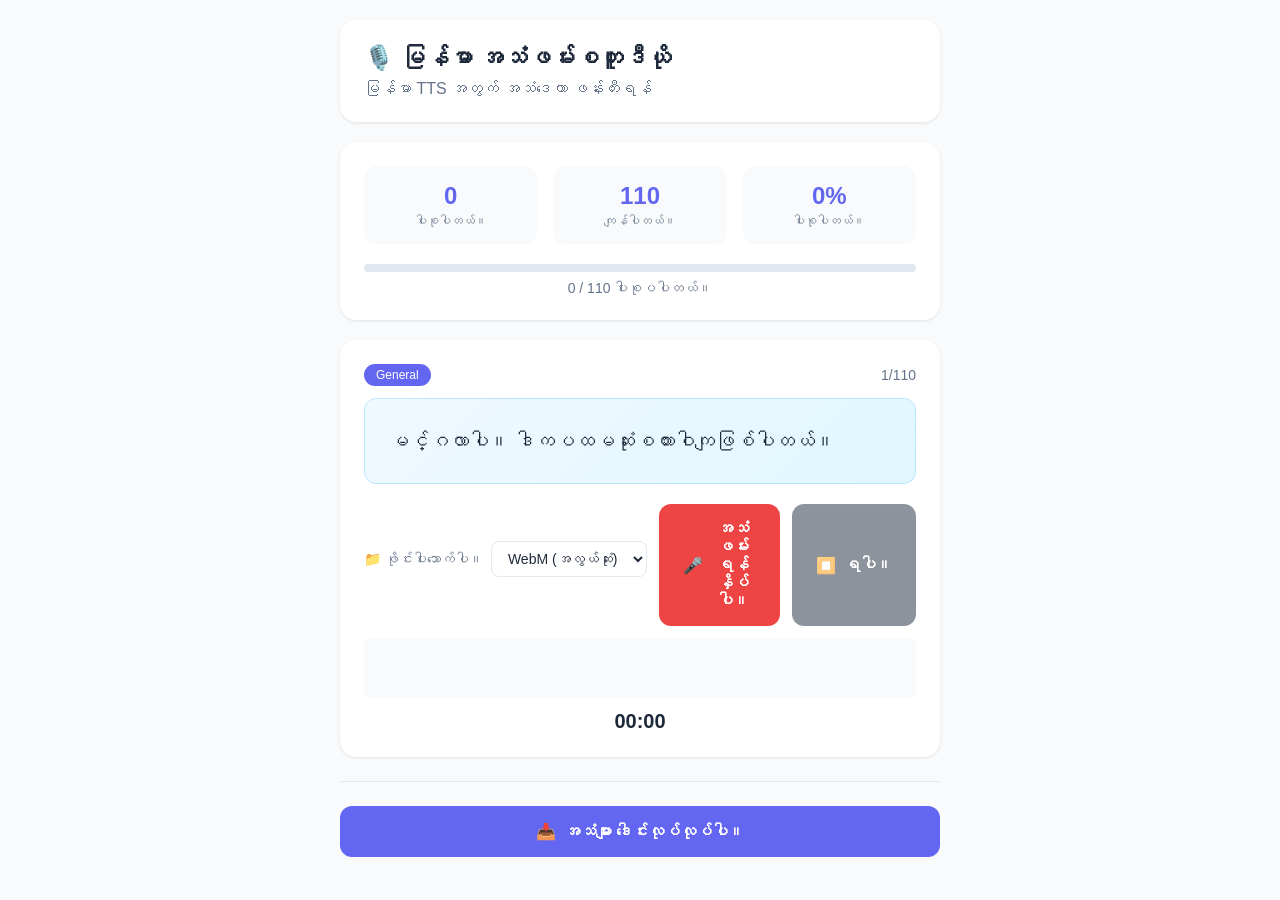
==== commit aa49323c: "Add waveform visualization, format selection, and update README" ====
--- a/index.html
+++ b/index.html
@@ -335,6 +335,41 @@
 
         .empty-state p {
             color: var(--text-light);
+        }
+
+        .format-selector {
+            display: flex;
+            align-items: center;
+            gap: 8px;
+            margin-bottom: 12px;
+        }
+
+        .format-selector label {
+            font-size: 0.875rem;
+            color: var(--text-light);
+        }
+
+        .format-selector select {
+            padding: 8px 12px;
+            border: 1px solid var(--border);
+            border-radius: 8px;
+            font-size: 0.875rem;
+            font-family: inherit;
+            background: var(--card-bg);
+            color: var(--text);
+        }
+
+        .waveform-container {
+            height: 60px;
+            background: var(--bg);
+            border-radius: 8px;
+            margin-top: 12px;
+            overflow: hidden;
+        }
+
+        .waveform-container canvas {
+            width: 100%;
+            height: 100%;
         }
 
         @media (max-width: 480px) {
@@ -384,6 +419,14 @@
             </div>
 
             <div class="recorder">
+                <div class="format-selector">
+                    <label>📁 ဖိုင်းပါးသောက်ပါ။</label>
+                    <select id="formatSelect">
+                        <option value="webm">WebM (အလွယ်ဆုံး)</option>
+                        <option value="wav">WAV (အောင်းဆုံး)</option>
+                        <option value="mp3">MP3 (အသေးလုံးဆုံး)</option>
+                    </select>
+                </div>
                 <button class="btn btn-record" id="recordBtn">
                     <span>🎤</span>
                     <span>အသံဖမ်းရန် နှိပ်ပါ။</span>
@@ -392,6 +435,10 @@
                     <span>⏹️</span>
                     <span>ရပါ။</span>
                 </button>
+            </div>
+
+            <div class="waveform-container" id="waveformContainer">
+                <canvas id="waveform"></canvas>
             </div>
 
             <div class="timer" id="timer">00:00</div>
@@ -441,12 +488,16 @@
         let timerInterval = null;
         let recordingSeconds = 0;
         let totalPrompts = 0;
+        let audioContext = null;
+        let analyser = null;
+        let animationId = null;
 
         // Load recorded prompts from localStorage
         let recordedPrompts = JSON.parse(localStorage.getItem('mm_recorded_prompts') || '{}');
 
         // Current prompt data
         let currentPrompt = null;
+        let selectedFormat = 'webm';
 
         // DOM Elements
         const totalComplete = document.getElementById('totalComplete');
@@ -457,8 +508,10 @@
         const promptGroup = document.getElementById('promptGroup');
         const promptNumber = document.getElementById('promptNumber');
         const promptText = document.getElementById('promptText');
+        const formatSelect = document.getElementById('formatSelect');
         const recordBtn = document.getElementById('recordBtn');
         const stopBtn = document.getElementById('stopBtn');
+        const waveformCanvas = document.getElementById('waveform');
         const timer = document.getElementById('timer');
         const status = document.getElementById('status');
         const error = document.getElementById('error');
@@ -560,8 +613,26 @@
                     } 
                 });
 
+                // Set up audio context for waveform
+                audioContext = new (window.AudioContext || window.webkitAudioContext)();
+                analyser = audioContext.createAnalyser();
+                const source = audioContext.createMediaStreamSource(stream);
+                source.connect(analyser);
+                analyser.fftSize = 2048;
+
+                // Start waveform visualization
+                drawWaveform();
+
+                // Determine mime type based on selected format
+                let mimeType = 'audio/webm;codecs=opus';
+                if (selectedFormat === 'wav') {
+                    mimeType = 'audio/wav';
+                } else if (selectedFormat === 'mp3') {
+                    mimeType = 'audio/mp3';
+                }
+
                 mediaRecorder = new MediaRecorder(stream, {
-                    mimeType: 'audio/webm;codecs=opus'
+                    mimeType: mimeType
                 });
                 audioChunks = [];
 
@@ -617,6 +688,12 @@
                 stopBtn.disabled = true;
                 status.textContent = '✅ အသံဖမ်းပြီးပါတယ်။';
                 status.className = 'status show saved';
+
+                // Stop waveform
+                if (animationId) {
+                    cancelAnimationFrame(animationId);
+                    animationId = null;
+                }
             }
         }
 
@@ -807,13 +884,59 @@
         totalPrompts = embeddedPrompts.length;
 
         // Event Listeners
+        formatSelect.addEventListener('change', (e) => {
+            selectedFormat = e.target.value;
+        });
+
         recordBtn.addEventListener('click', startRecording);
         stopBtn.addEventListener('click', stopRecording);
         saveBtn.addEventListener('click', saveRecording);
         discardBtn.addEventListener('click', discardRecording);
         downloadBtn.addEventListener('click', downloadRecordings);
 
-        // Start
+        // Waveform visualization
+        function drawWaveform() {
+            if (!analyser) return;
+
+            const canvas = waveformCanvas;
+            const ctx = canvas.getContext('2d');
+            const width = canvas.width = canvas.offsetWidth;
+            const height = canvas.height = canvas.offsetHeight;
+            const bufferLength = analyser.frequencyBinCount;
+            const dataArray = new Uint8Array(bufferLength);
+
+            analyser.getByteTimeDomainData(dataArray);
+
+            ctx.fillStyle = '#f8fafc';
+            ctx.fillRect(0, 0, width, height);
+
+            ctx.lineWidth = 2;
+            ctx.strokeStyle = '#6366f1';
+            ctx.beginPath();
+
+            const sliceWidth = width / bufferLength;
+            let x = 0;
+
+            for (let i = 0; i < bufferLength; i++) {
+                const v = dataArray[i] / 128.0;
+                const y = (v * height) / 2;
+
+                if (i === 0) {
+                    ctx.moveTo(x, y);
+                } else {
+                    ctx.lineTo(x, y);
+                }
+
+                x += sliceWidth;
+            }
+
+            ctx.lineTo(width, height / 2);
+            ctx.stroke();
+
+            animationId = requestAnimationFrame(drawWaveform);
+        }
+
+        // Start recording
         init();
     </script>
 </body>
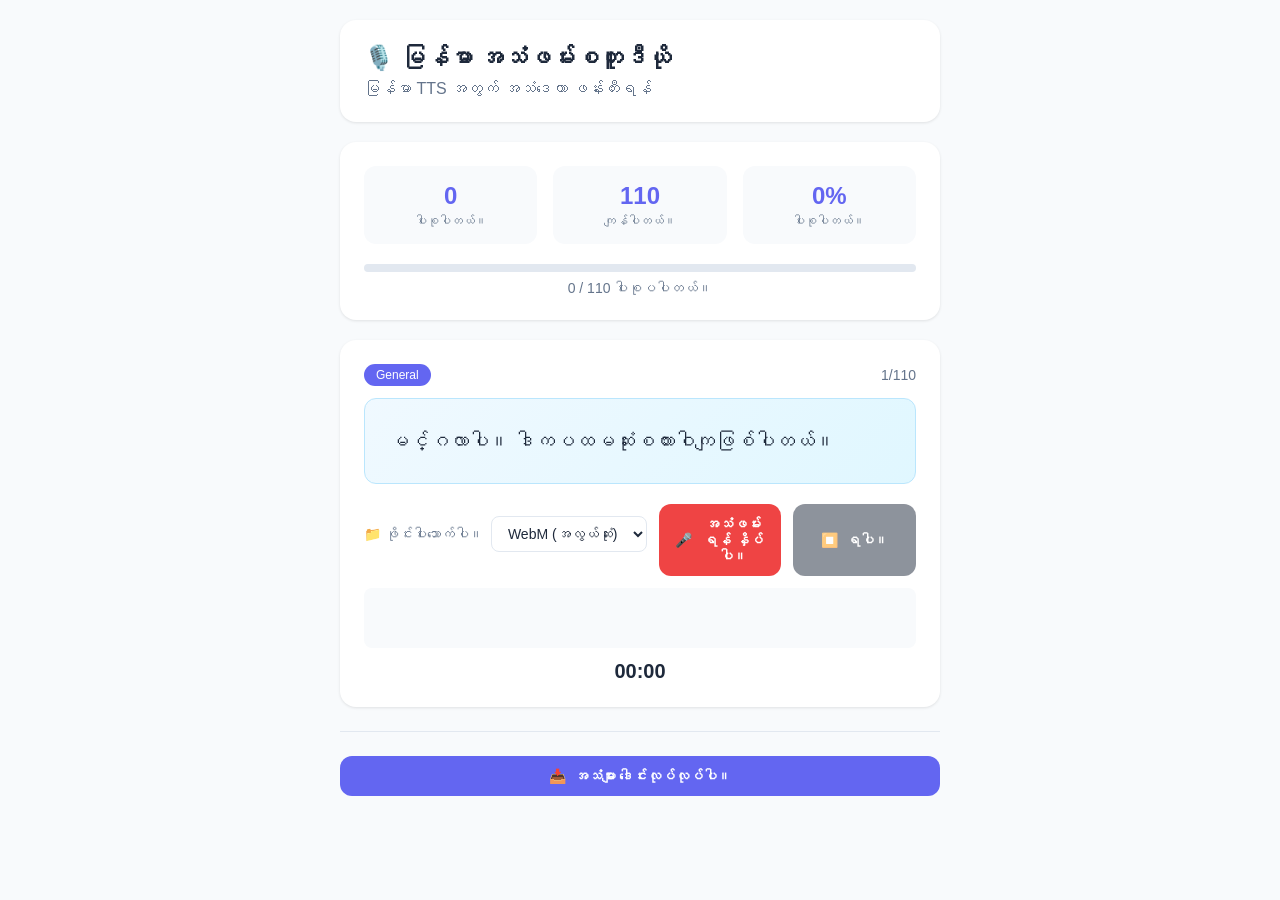
==== commit f0e1adad: "Smaller button sizes" ====
--- a/index.html
+++ b/index.html
@@ -159,10 +159,10 @@
 
         .btn {
             flex: 1;
-            padding: 16px 24px;
+            padding: 12px 16px;
             border: none;
             border-radius: 12px;
-            font-size: 1rem;
+            font-size: 0.875rem;
             font-weight: 600;
             cursor: pointer;
             transition: all 0.2s ease;
@@ -225,7 +225,12 @@
 
         .audio-actions {
             display: flex;
-            gap: 12px;
+            gap: 8px;
+        }
+
+        .audio-actions .btn {
+            padding: 10px 12px;
+            font-size: 0.8125rem;
         }
 
         .btn-save {
@@ -293,10 +298,10 @@
             width: 100%;
             background: var(--primary);
             color: white;
-            padding: 16px;
+            padding: 12px 16px;
             border: none;
             border-radius: 12px;
-            font-size: 1rem;
+            font-size: 0.875rem;
             font-weight: 600;
             cursor: pointer;
             display: flex;
